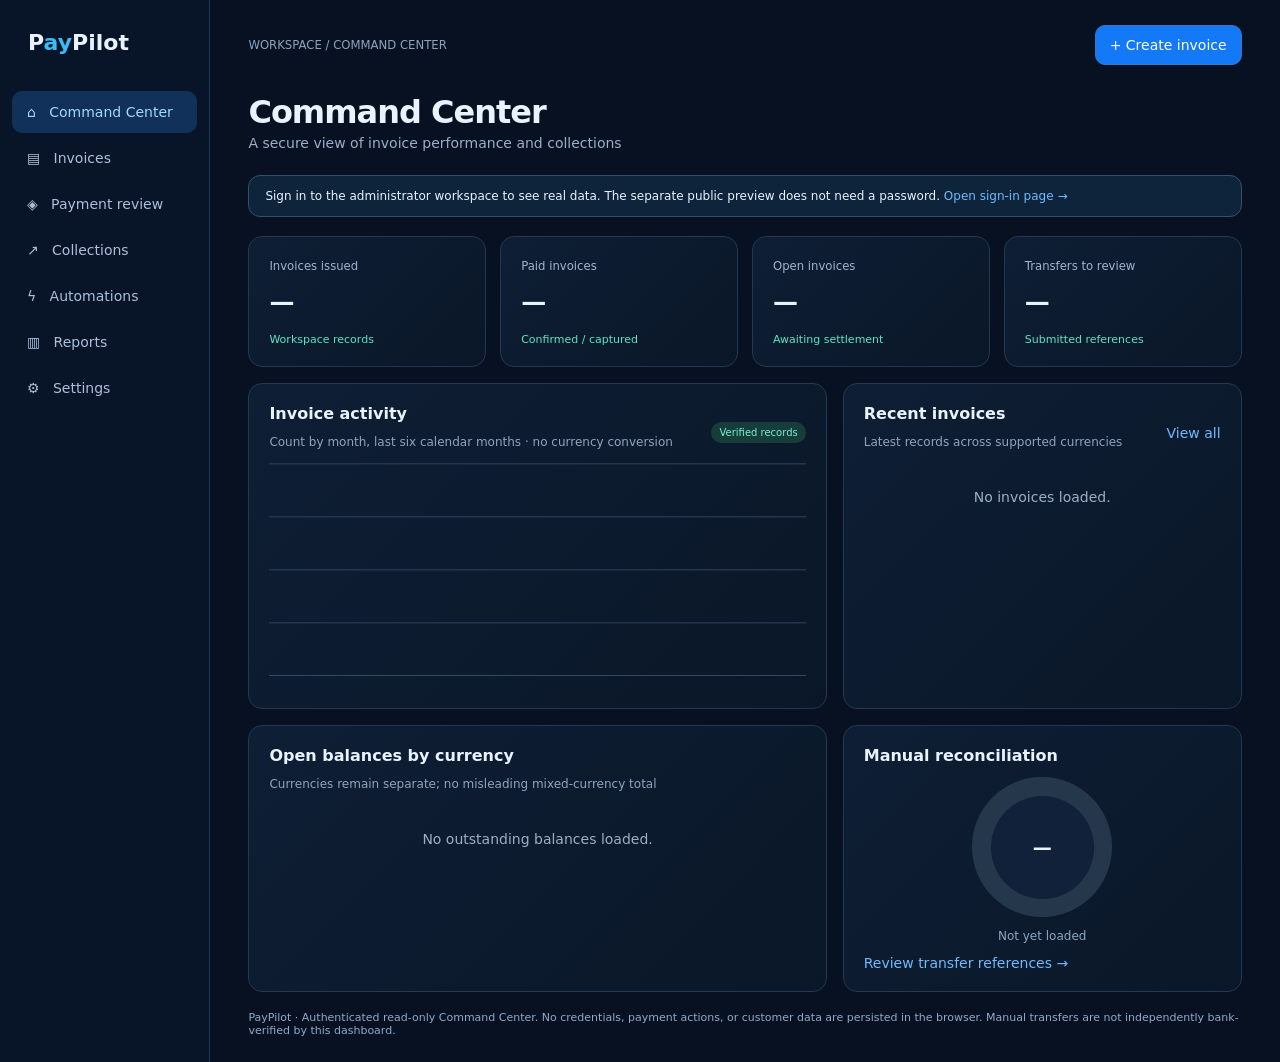
==== paypilot-ai/paypilot-ai/app/static/command-center.html @ 45ac078c "Add authenticated read-only Command Center using existing workspace snapshot" ====
<!doctype html><html lang="en"><head><meta charset="utf-8"><meta name="viewport" content="width=device-width,initial-scale=1"><title>PayPilot | Command Center</title><style>
:root{font:14px Inter,system-ui,-apple-system,"Segoe UI",sans-serif;color:#e9f2ff;background:#071121}*{box-sizing:border-box}body{margin:0}a{color:#70baff;text-decoration:none}button,select{font:inherit}.shell{display:grid;grid-template-columns:210px 1fr;min-height:100vh}.rail{background:#081528;border-right:1px solid #243650;padding:22px 12px}.brand{font-size:22px;font-weight:800;padding:8px 16px 32px}.brand span{color:#3bbbf3}.rail a{display:block;color:#acbfd9;padding:13px 15px;border-radius:10px;margin:4px 0}.rail a.active,.rail a:hover{background:#11305a;color:#a2d9ff}.main{padding:25px clamp(17px,3vw,44px)}.top{display:flex;justify-content:space-between;gap:15px;align-items:center}.top small{color:#8ca3bf}.btn{border:1px solid #3978c9;padding:11px 14px;background:#1379f6;color:white;border-radius:10px;cursor:pointer}.btn:focus-visible,a:focus-visible,select:focus-visible{outline:3px solid #9ce9d9;outline-offset:3px}h1{font-size:32px;letter-spacing:-1px;margin:28px 0 4px}.sub{color:#9aafcb;margin:0 0 24px}.state{border:1px solid #36506b;background:#0e243b;padding:13px 16px;border-radius:12px;margin-bottom:19px;font-size:12px}.kpis{display:grid;grid-template-columns:repeat(4,minmax(0,1fr));gap:14px}.panel{background:linear-gradient(135deg,#0e1e34,#0a1728);border:1px solid #223853;border-radius:14px;padding:20px}.kpis small{color:#a0b5d0}.kpis strong{display:block;margin:14px 0;font-size:25px;letter-spacing:-1px}.hint{color:#59e6c2;font-size:11px}.cols{display:grid;grid-template-columns:minmax(0,1.45fr) minmax(280px,1fr);gap:16px;margin-top:16px}.section-head{display:flex;justify-content:space-between;align-items:center;gap:10px}h2{font-size:16px;margin:0 0 12px}.muted{color:#90a5bd;font-size:12px}.bars{height:215px;display:flex;align-items:end;gap:12px;border-bottom:1px solid #344961;background:repeating-linear-gradient(to top,transparent 0 51px,#24344b 52px 53px);padding:10px}.bar{flex:1;min-height:4px;border-radius:6px 6px 0 0;background:linear-gradient(#41def0,#1b559b)}.labels{display:flex;justify-content:space-around;font-size:11px;color:#93a8c2;margin-top:12px}.item{display:flex;align-items:center;gap:12px;padding:12px 0;border-bottom:1px solid #24334b}.item:last-child{border:0}.item b{font-size:12px}.item .amount{margin-left:auto;white-space:nowrap;font-weight:700}.status{border-radius:20px;padding:5px 8px;font-size:10px;background:#173d3b;color:#77efd1}.status.review{background:#42351b;color:#f7cd74}.empty{padding:28px 4px;color:#9eafc3;text-align:center}.donut{height:140px;width:140px;margin:12px auto;border-radius:50%;background:conic-gradient(#50e5c4 var(--pct),#25374b 0);display:grid;place-items:center}.donut:after{content:attr(data-label);width:103px;height:103px;border-radius:50%;background:#102139;display:grid;place-items:center;font-size:19px;font-weight:800}.foot{margin-top:19px;color:#91aac9;font-size:11px}.visually-hidden{position:absolute;width:1px;height:1px;overflow:hidden;clip:rect(0,0,0,0)}@media(max-width:1100px){.kpis{grid-template-columns:repeat(2,1fr)}.cols{grid-template-columns:1fr}}@media(max-width:670px){.shell{grid-template-columns:1fr}.rail{display:flex;overflow:auto;align-items:center;padding:5px}.brand{padding:5px 12px;font-size:18px}.rail a{white-space:nowrap;padding:9px}.main{padding:15px}.kpis{gap:9px}.panel{padding:14px}.kpis strong{font-size:21px}}
</style></head><body><div class="shell"><nav class="rail" aria-label="Primary navigation"><div class="brand">P<span>ay</span>Pilot</div><a href="/static/command-center.html" class="active" aria-current="page">⌂ &nbsp; Command Center</a><a href="/#workspace/invoices">▤ &nbsp; Invoices</a><a href="/#workspace/review">◈ &nbsp; Payment review</a><a href="/#workspace/collections">↗ &nbsp; Collections</a><a href="/#workspace/automations">ϟ &nbsp; Automations</a><a href="/#workspace/reports">▥ &nbsp; Reports</a><a href="/#workspace/settings">⚙ &nbsp; Settings</a></nav><main class="main"><div class="top"><small>WORKSPACE / COMMAND CENTER</small><a class="btn" href="/#workspace/create">+ Create invoice</a></div><h1>Command Center</h1><p class="sub">A secure view of invoice performance and collections</p><div class="state" id="state" role="status" aria-live="polite">Connecting to your authenticated PayPilot workspace…</div><div class="kpis"><section class="panel"><small>Invoices issued</small><strong id="invoiceCount">—</strong><span class="hint">Workspace records</span></section><section class="panel"><small>Paid invoices</small><strong id="paidCount">—</strong><span class="hint">Confirmed / captured</span></section><section class="panel"><small>Open invoices</small><strong id="openCount">—</strong><span class="hint">Awaiting settlement</span></section><section class="panel"><small>Transfers to review</small><strong id="reviewCount">—</strong><span class="hint">Submitted references</span></section></div><div class="cols"><section class="panel"><div class="section-head"><div><h2>Invoice activity</h2><p class="muted">Count by month, last six calendar months · no currency conversion</p></div><span class="status">Verified records</span></div><div class="bars" id="bars" role="img" aria-label="Invoice counts for the last six months"></div><div class="labels" id="barLabels"></div></section><section class="panel"><div class="section-head"><div><h2>Recent invoices</h2><p class="muted">Latest records across supported currencies</p></div><a href="/#workspace/invoices">View all</a></div><div id="recent" class="empty">No invoices loaded.</div></section></div><div class="cols"><section class="panel"><h2>Open balances by currency</h2><p class="muted">Currencies remain separate; no misleading mixed-currency total</p><div id="balances" class="empty">No outstanding balances loaded.</div></section><section class="panel"><h2>Manual reconciliation</h2><div class="donut" id="donut" style="--pct:0%" data-label="—" role="img" aria-label="Confirmed transfer references"></div><p class="muted" id="reconText" style="text-align:center">Not yet loaded</p><a href="/#workspace/review">Review transfer references →</a></section></div><div class="foot">PayPilot · Authenticated read-only Command Center. No credentials, payment actions, or customer data are persisted in the browser. Manual transfers are not independently bank-verified by this dashboard.</div></main></div><script>
'use strict';const $=id=>document.getElementById(id);const money=(v,c)=>{try{return new Intl.NumberFormat(undefined,{style:'currency',currency:c,maximumFractionDigits:2}).format(Number(v))}catch{return String(v)+' '+String(c)}};const date=d=>{const x=new Date(Number(d)*1000);return Number.isFinite(x.getTime())?x:null};const add=(node,tag,text,cls)=>{let el=document.createElement(tag);el.textContent=text;if(cls)el.className=cls;node.append(el);return el};
async function start(){try{const auth=await fetch('/api/auth/me',{credentials:'same-origin',cache:'no-store'});if(!auth.ok){$('state').textContent='Sign in to the administrator workspace to see real data. The separate public preview does not need a password.';add($('state'),'a',' Open sign-in page →').href='/';return}const user=await auth.json();if(user.role!=='admin')throw Error('Administrator access required.');const response=await fetch('/api/workspace/snapshot',{credentials:'same-origin',cache:'no-store'});if(!response.ok)throw Error('Unable to load workspace snapshot ('+response.status+').');const s=await response.json();const inv=s.invoices||[],reports=s.reports||[];const paid=inv.filter(p=>p.status==='CAPTURED');$('invoiceCount').textContent=inv.length.toLocaleString();$('paidCount').textContent=paid.length.toLocaleString();$('openCount').textContent=(inv.length-paid.length).toLocaleString();const reviewing=reports.filter(r=>r.status==='SUBMITTED');$('reviewCount').textContent=reviewing.length.toLocaleString();const meta=new Map((s.metadata||[]).map(m=>[m.payment_id,m]));const doc=new Map((s.invoice_documents||[]).map(d=>[d.payment_id,d.invoice_number]));const now=new Date();const keys=[];for(let n=5;n>=0;n--){const d=new Date(Date.UTC(now.getUTCFullYear(),now.getUTCMonth()-n,1));keys.push(d.toISOString().slice(0,7))}const counts=keys.map(k=>inv.filter(p=>date(p.created_at)?.toISOString().slice(0,7)===k).length);const max=Math.max(...counts,1);const bars=$('bars');bars.replaceChildren();const labels=$('barLabels');labels.replaceChildren();counts.forEach((v,i)=>{const b=add(bars,'div','','bar');b.style.height=(v?Math.max(8,100*v/max):2)+'%';b.title=keys[i]+': '+v+' invoices';b.setAttribute('aria-label',b.title);add(labels,'span',keys[i].slice(5))});const list=$('recent');list.replaceChildren();inv.slice(0,6).forEach(p=>{const row=add(list,'div','','item');const a=add(row,'div','','');add(a,'b',meta.get(p.id)?.customer_name||p.recipient_email||'Customer');add(a,'div',doc.get(p.id)||('Invoice '+String(p.id).slice(0,8)),'muted');add(row,'div',money(p.amount,p.currency),'amount');add(row,'span',p.status==='CAPTURED'?'Paid':'Open',p.status==='CAPTURED'?'status':'status review')});if(!inv.length)add(list,'p','No invoices in this workspace yet.','muted');const totals=new Map();inv.forEach(p=>{if(p.status==='CAPTURED')return;const cur=p.currency||'USD';totals.set(cur,(totals.get(cur)||0)+Number(p.balance_due??p.amount??0))});const box=$('balances');box.replaceChildren();for(const [cur,val] of [...totals].sort((a,b)=>a[0].localeCompare(b[0]))){const row=add(box,'div','','item');add(row,'b',cur);add(row,'div',money(val,cur),'amount')}if(!totals.size)add(box,'p','No open balances.','muted');const settled=reports.filter(r=>r.status==='APPROVED'||r.status==='CLOSED').length;const percent=reports.length?Math.round(settled/reports.length*100):0;const donut=$('donut');donut.style.setProperty('--pct',percent+'%');donut.dataset.label=reports.length?percent+'%':'N/A';donut.setAttribute('aria-label',settled+' completed of '+reports.length+' transfer reference reports');$('reconText').textContent=reports.length?settled+' of '+reports.length+' references completed. '+reviewing.length+' awaiting review.':'No manual transfer references submitted.';$('state').textContent='Live workspace data loaded. Payment status is drawn from stored records; transfer verification remains a human-controlled process.'}catch(e){$('state').textContent='Unable to load Command Center: '+e.message}}
start();
</script></body></html>
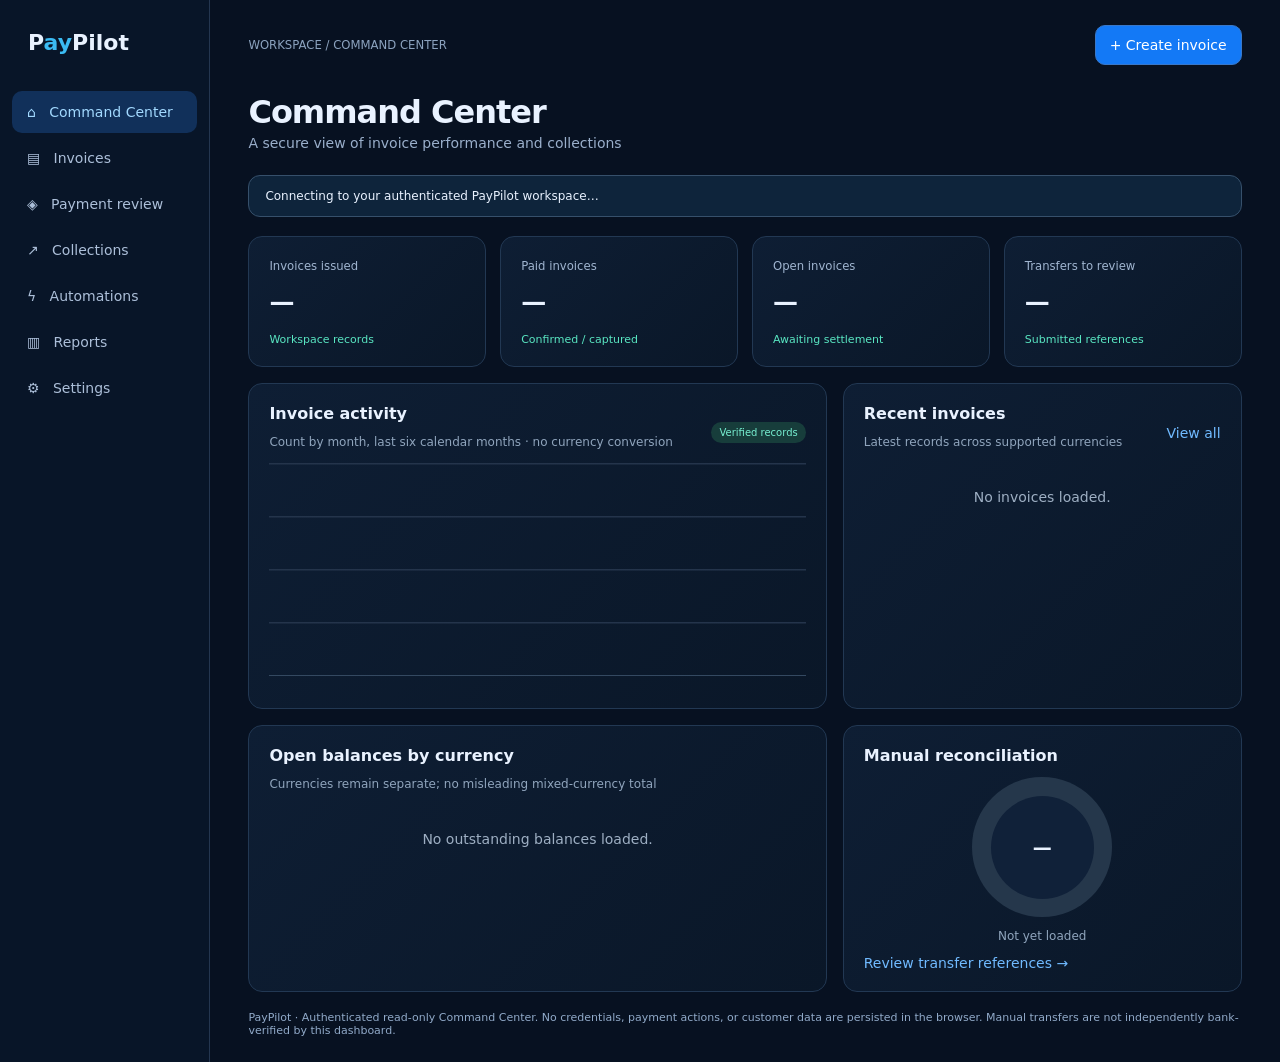
==== commit 950d5465: "Comply with script-src self content security policy" ====
--- a/paypilot-ai/paypilot-ai/app/static/command-center.html
+++ b/paypilot-ai/paypilot-ai/app/static/command-center.html
@@ -1,7 +1,3 @@
 <!doctype html><html lang="en"><head><meta charset="utf-8"><meta name="viewport" content="width=device-width,initial-scale=1"><title>PayPilot | Command Center</title><style>
 :root{font:14px Inter,system-ui,-apple-system,"Segoe UI",sans-serif;color:#e9f2ff;background:#071121}*{box-sizing:border-box}body{margin:0}a{color:#70baff;text-decoration:none}button,select{font:inherit}.shell{display:grid;grid-template-columns:210px 1fr;min-height:100vh}.rail{background:#081528;border-right:1px solid #243650;padding:22px 12px}.brand{font-size:22px;font-weight:800;padding:8px 16px 32px}.brand span{color:#3bbbf3}.rail a{display:block;color:#acbfd9;padding:13px 15px;border-radius:10px;margin:4px 0}.rail a.active,.rail a:hover{background:#11305a;color:#a2d9ff}.main{padding:25px clamp(17px,3vw,44px)}.top{display:flex;justify-content:space-between;gap:15px;align-items:center}.top small{color:#8ca3bf}.btn{border:1px solid #3978c9;padding:11px 14px;background:#1379f6;color:white;border-radius:10px;cursor:pointer}.btn:focus-visible,a:focus-visible,select:focus-visible{outline:3px solid #9ce9d9;outline-offset:3px}h1{font-size:32px;letter-spacing:-1px;margin:28px 0 4px}.sub{color:#9aafcb;margin:0 0 24px}.state{border:1px solid #36506b;background:#0e243b;padding:13px 16px;border-radius:12px;margin-bottom:19px;font-size:12px}.kpis{display:grid;grid-template-columns:repeat(4,minmax(0,1fr));gap:14px}.panel{background:linear-gradient(135deg,#0e1e34,#0a1728);border:1px solid #223853;border-radius:14px;padding:20px}.kpis small{color:#a0b5d0}.kpis strong{display:block;margin:14px 0;font-size:25px;letter-spacing:-1px}.hint{color:#59e6c2;font-size:11px}.cols{display:grid;grid-template-columns:minmax(0,1.45fr) minmax(280px,1fr);gap:16px;margin-top:16px}.section-head{display:flex;justify-content:space-between;align-items:center;gap:10px}h2{font-size:16px;margin:0 0 12px}.muted{color:#90a5bd;font-size:12px}.bars{height:215px;display:flex;align-items:end;gap:12px;border-bottom:1px solid #344961;background:repeating-linear-gradient(to top,transparent 0 51px,#24344b 52px 53px);padding:10px}.bar{flex:1;min-height:4px;border-radius:6px 6px 0 0;background:linear-gradient(#41def0,#1b559b)}.labels{display:flex;justify-content:space-around;font-size:11px;color:#93a8c2;margin-top:12px}.item{display:flex;align-items:center;gap:12px;padding:12px 0;border-bottom:1px solid #24334b}.item:last-child{border:0}.item b{font-size:12px}.item .amount{margin-left:auto;white-space:nowrap;font-weight:700}.status{border-radius:20px;padding:5px 8px;font-size:10px;background:#173d3b;color:#77efd1}.status.review{background:#42351b;color:#f7cd74}.empty{padding:28px 4px;color:#9eafc3;text-align:center}.donut{height:140px;width:140px;margin:12px auto;border-radius:50%;background:conic-gradient(#50e5c4 var(--pct),#25374b 0);display:grid;place-items:center}.donut:after{content:attr(data-label);width:103px;height:103px;border-radius:50%;background:#102139;display:grid;place-items:center;font-size:19px;font-weight:800}.foot{margin-top:19px;color:#91aac9;font-size:11px}.visually-hidden{position:absolute;width:1px;height:1px;overflow:hidden;clip:rect(0,0,0,0)}@media(max-width:1100px){.kpis{grid-template-columns:repeat(2,1fr)}.cols{grid-template-columns:1fr}}@media(max-width:670px){.shell{grid-template-columns:1fr}.rail{display:flex;overflow:auto;align-items:center;padding:5px}.brand{padding:5px 12px;font-size:18px}.rail a{white-space:nowrap;padding:9px}.main{padding:15px}.kpis{gap:9px}.panel{padding:14px}.kpis strong{font-size:21px}}
-</style></head><body><div class="shell"><nav class="rail" aria-label="Primary navigation"><div class="brand">P<span>ay</span>Pilot</div><a href="/static/command-center.html" class="active" aria-current="page">⌂ &nbsp; Command Center</a><a href="/#workspace/invoices">▤ &nbsp; Invoices</a><a href="/#workspace/review">◈ &nbsp; Payment review</a><a href="/#workspace/collections">↗ &nbsp; Collections</a><a href="/#workspace/automations">ϟ &nbsp; Automations</a><a href="/#workspace/reports">▥ &nbsp; Reports</a><a href="/#workspace/settings">⚙ &nbsp; Settings</a></nav><main class="main"><div class="top"><small>WORKSPACE / COMMAND CENTER</small><a class="btn" href="/#workspace/create">+ Create invoice</a></div><h1>Command Center</h1><p class="sub">A secure view of invoice performance and collections</p><div class="state" id="state" role="status" aria-live="polite">Connecting to your authenticated PayPilot workspace…</div><div class="kpis"><section class="panel"><small>Invoices issued</small><strong id="invoiceCount">—</strong><span class="hint">Workspace records</span></section><section class="panel"><small>Paid invoices</small><strong id="paidCount">—</strong><span class="hint">Confirmed / captured</span></section><section class="panel"><small>Open invoices</small><strong id="openCount">—</strong><span class="hint">Awaiting settlement</span></section><section class="panel"><small>Transfers to review</small><strong id="reviewCount">—</strong><span class="hint">Submitted references</span></section></div><div class="cols"><section class="panel"><div class="section-head"><div><h2>Invoice activity</h2><p class="muted">Count by month, last six calendar months · no currency conversion</p></div><span class="status">Verified records</span></div><div class="bars" id="bars" role="img" aria-label="Invoice counts for the last six months"></div><div class="labels" id="barLabels"></div></section><section class="panel"><div class="section-head"><div><h2>Recent invoices</h2><p class="muted">Latest records across supported currencies</p></div><a href="/#workspace/invoices">View all</a></div><div id="recent" class="empty">No invoices loaded.</div></section></div><div class="cols"><section class="panel"><h2>Open balances by currency</h2><p class="muted">Currencies remain separate; no misleading mixed-currency total</p><div id="balances" class="empty">No outstanding balances loaded.</div></section><section class="panel"><h2>Manual reconciliation</h2><div class="donut" id="donut" style="--pct:0%" data-label="—" role="img" aria-label="Confirmed transfer references"></div><p class="muted" id="reconText" style="text-align:center">Not yet loaded</p><a href="/#workspace/review">Review transfer references →</a></section></div><div class="foot">PayPilot · Authenticated read-only Command Center. No credentials, payment actions, or customer data are persisted in the browser. Manual transfers are not independently bank-verified by this dashboard.</div></main></div><script>
-'use strict';const $=id=>document.getElementById(id);const money=(v,c)=>{try{return new Intl.NumberFormat(undefined,{style:'currency',currency:c,maximumFractionDigits:2}).format(Number(v))}catch{return String(v)+' '+String(c)}};const date=d=>{const x=new Date(Number(d)*1000);return Number.isFinite(x.getTime())?x:null};const add=(node,tag,text,cls)=>{let el=document.createElement(tag);el.textContent=text;if(cls)el.className=cls;node.append(el);return el};
-async function start(){try{const auth=await fetch('/api/auth/me',{credentials:'same-origin',cache:'no-store'});if(!auth.ok){$('state').textContent='Sign in to the administrator workspace to see real data. The separate public preview does not need a password.';add($('state'),'a',' Open sign-in page →').href='/';return}const user=await auth.json();if(user.role!=='admin')throw Error('Administrator access required.');const response=await fetch('/api/workspace/snapshot',{credentials:'same-origin',cache:'no-store'});if(!response.ok)throw Error('Unable to load workspace snapshot ('+response.status+').');const s=await response.json();const inv=s.invoices||[],reports=s.reports||[];const paid=inv.filter(p=>p.status==='CAPTURED');$('invoiceCount').textContent=inv.length.toLocaleString();$('paidCount').textContent=paid.length.toLocaleString();$('openCount').textContent=(inv.length-paid.length).toLocaleString();const reviewing=reports.filter(r=>r.status==='SUBMITTED');$('reviewCount').textContent=reviewing.length.toLocaleString();const meta=new Map((s.metadata||[]).map(m=>[m.payment_id,m]));const doc=new Map((s.invoice_documents||[]).map(d=>[d.payment_id,d.invoice_number]));const now=new Date();const keys=[];for(let n=5;n>=0;n--){const d=new Date(Date.UTC(now.getUTCFullYear(),now.getUTCMonth()-n,1));keys.push(d.toISOString().slice(0,7))}const counts=keys.map(k=>inv.filter(p=>date(p.created_at)?.toISOString().slice(0,7)===k).length);const max=Math.max(...counts,1);const bars=$('bars');bars.replaceChildren();const labels=$('barLabels');labels.replaceChildren();counts.forEach((v,i)=>{const b=add(bars,'div','','bar');b.style.height=(v?Math.max(8,100*v/max):2)+'%';b.title=keys[i]+': '+v+' invoices';b.setAttribute('aria-label',b.title);add(labels,'span',keys[i].slice(5))});const list=$('recent');list.replaceChildren();inv.slice(0,6).forEach(p=>{const row=add(list,'div','','item');const a=add(row,'div','','');add(a,'b',meta.get(p.id)?.customer_name||p.recipient_email||'Customer');add(a,'div',doc.get(p.id)||('Invoice '+String(p.id).slice(0,8)),'muted');add(row,'div',money(p.amount,p.currency),'amount');add(row,'span',p.status==='CAPTURED'?'Paid':'Open',p.status==='CAPTURED'?'status':'status review')});if(!inv.length)add(list,'p','No invoices in this workspace yet.','muted');const totals=new Map();inv.forEach(p=>{if(p.status==='CAPTURED')return;const cur=p.currency||'USD';totals.set(cur,(totals.get(cur)||0)+Number(p.balance_due??p.amount??0))});const box=$('balances');box.replaceChildren();for(const [cur,val] of [...totals].sort((a,b)=>a[0].localeCompare(b[0]))){const row=add(box,'div','','item');add(row,'b',cur);add(row,'div',money(val,cur),'amount')}if(!totals.size)add(box,'p','No open balances.','muted');const settled=reports.filter(r=>r.status==='APPROVED'||r.status==='CLOSED').length;const percent=reports.length?Math.round(settled/reports.length*100):0;const donut=$('donut');donut.style.setProperty('--pct',percent+'%');donut.dataset.label=reports.length?percent+'%':'N/A';donut.setAttribute('aria-label',settled+' completed of '+reports.length+' transfer reference reports');$('reconText').textContent=reports.length?settled+' of '+reports.length+' references completed. '+reviewing.length+' awaiting review.':'No manual transfer references submitted.';$('state').textContent='Live workspace data loaded. Payment status is drawn from stored records; transfer verification remains a human-controlled process.'}catch(e){$('state').textContent='Unable to load Command Center: '+e.message}}
-start();
-</script></body></html>+</style></head><body><div class="shell"><nav class="rail" aria-label="Primary navigation"><div class="brand">P<span>ay</span>Pilot</div><a href="/static/command-center.html" class="active" aria-current="page">⌂ &nbsp; Command Center</a><a href="/#workspace/invoices">▤ &nbsp; Invoices</a><a href="/#workspace/review">◈ &nbsp; Payment review</a><a href="/#workspace/collections">↗ &nbsp; Collections</a><a href="/#workspace/automations">ϟ &nbsp; Automations</a><a href="/#workspace/reports">▥ &nbsp; Reports</a><a href="/#workspace/settings">⚙ &nbsp; Settings</a></nav><main class="main"><div class="top"><small>WORKSPACE / COMMAND CENTER</small><a class="btn" href="/#workspace/create">+ Create invoice</a></div><h1>Command Center</h1><p class="sub">A secure view of invoice performance and collections</p><div class="state" id="state" role="status" aria-live="polite">Connecting to your authenticated PayPilot workspace…</div><div class="kpis"><section class="panel"><small>Invoices issued</small><strong id="invoiceCount">—</strong><span class="hint">Workspace records</span></section><section class="panel"><small>Paid invoices</small><strong id="paidCount">—</strong><span class="hint">Confirmed / captured</span></section><section class="panel"><small>Open invoices</small><strong id="openCount">—</strong><span class="hint">Awaiting settlement</span></section><section class="panel"><small>Transfers to review</small><strong id="reviewCount">—</strong><span class="hint">Submitted references</span></section></div><div class="cols"><section class="panel"><div class="section-head"><div><h2>Invoice activity</h2><p class="muted">Count by month, last six calendar months · no currency conversion</p></div><span class="status">Verified records</span></div><div class="bars" id="bars" role="img" aria-label="Invoice counts for the last six months"></div><div class="labels" id="barLabels"></div></section><section class="panel"><div class="section-head"><div><h2>Recent invoices</h2><p class="muted">Latest records across supported currencies</p></div><a href="/#workspace/invoices">View all</a></div><div id="recent" class="empty">No invoices loaded.</div></section></div><div class="cols"><section class="panel"><h2>Open balances by currency</h2><p class="muted">Currencies remain separate; no misleading mixed-currency total</p><div id="balances" class="empty">No outstanding balances loaded.</div></section><section class="panel"><h2>Manual reconciliation</h2><div class="donut" id="donut" style="--pct:0%" data-label="—" role="img" aria-label="Confirmed transfer references"></div><p class="muted" id="reconText" style="text-align:center">Not yet loaded</p><a href="/#workspace/review">Review transfer references →</a></section></div><div class="foot">PayPilot · Authenticated read-only Command Center. No credentials, payment actions, or customer data are persisted in the browser. Manual transfers are not independently bank-verified by this dashboard.</div></main></div><script src="/static/command-center.js" defer></script></body></html>
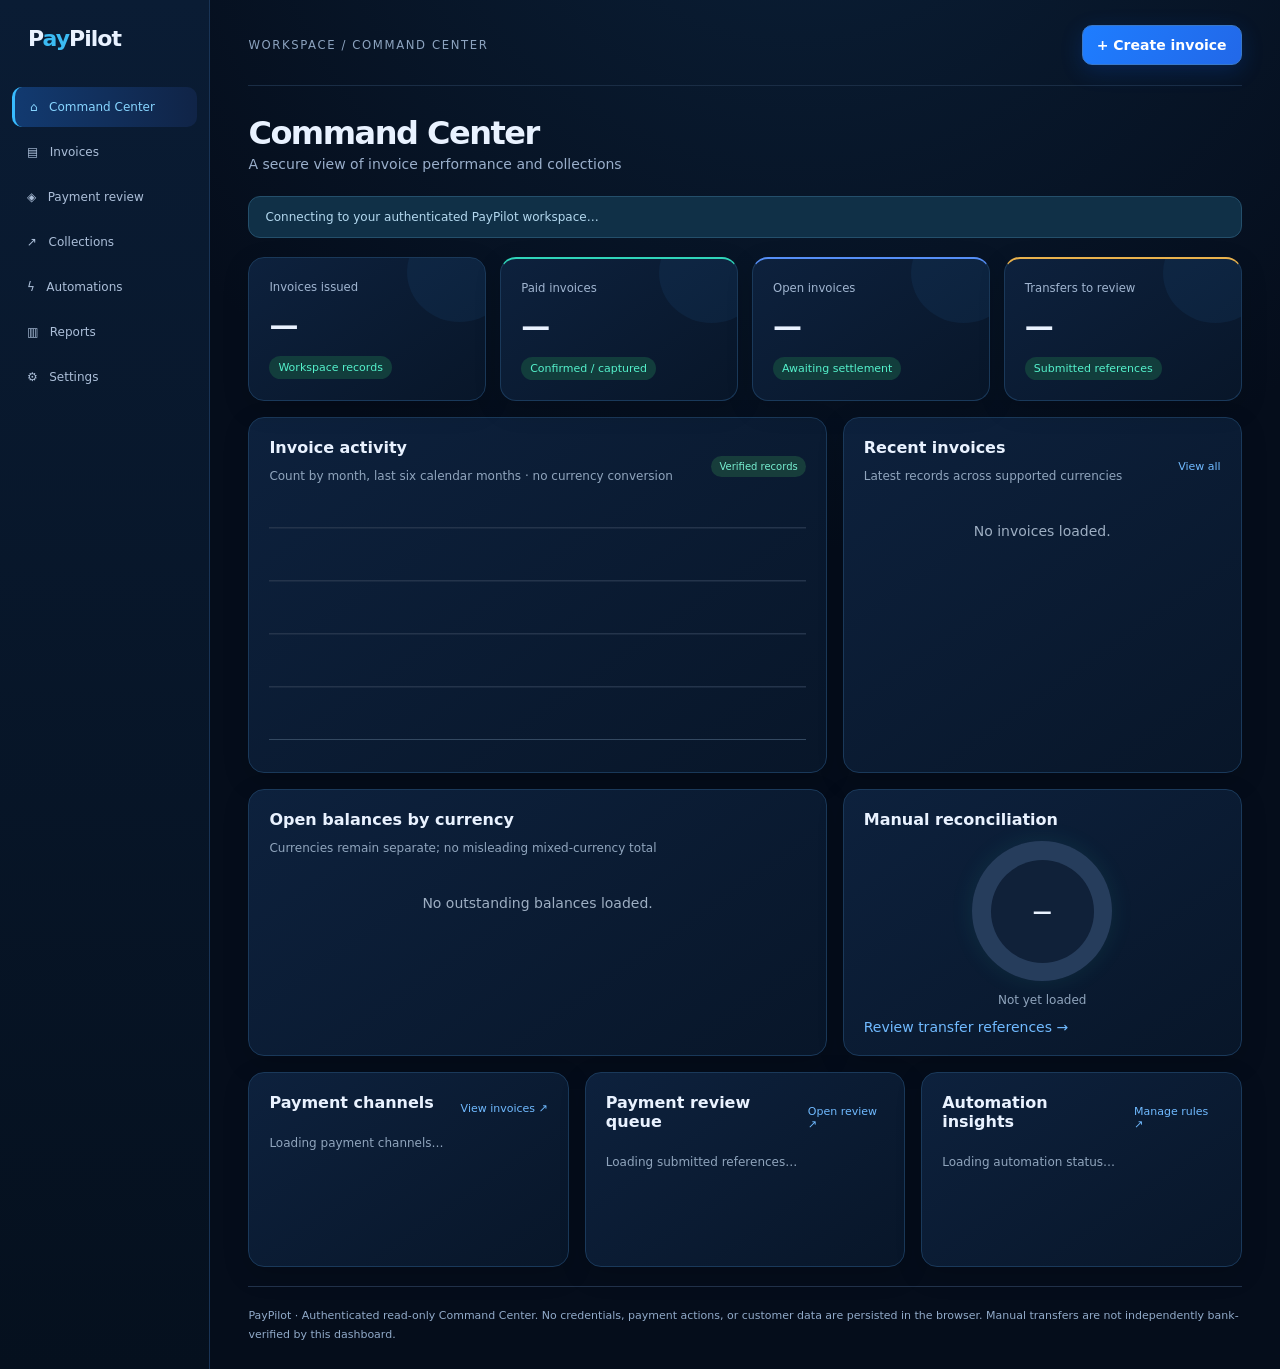
==== commit 1679ed24: "Polish authenticated Command Center with premium fintech styling and operational panels" ====
--- a/paypilot-ai/paypilot-ai/app/static/command-center.html
+++ b/paypilot-ai/paypilot-ai/app/static/command-center.html
@@ -1,3 +1,6 @@
 <!doctype html><html lang="en"><head><meta charset="utf-8"><meta name="viewport" content="width=device-width,initial-scale=1"><title>PayPilot | Command Center</title><style>
 :root{font:14px Inter,system-ui,-apple-system,"Segoe UI",sans-serif;color:#e9f2ff;background:#071121}*{box-sizing:border-box}body{margin:0}a{color:#70baff;text-decoration:none}button,select{font:inherit}.shell{display:grid;grid-template-columns:210px 1fr;min-height:100vh}.rail{background:#081528;border-right:1px solid #243650;padding:22px 12px}.brand{font-size:22px;font-weight:800;padding:8px 16px 32px}.brand span{color:#3bbbf3}.rail a{display:block;color:#acbfd9;padding:13px 15px;border-radius:10px;margin:4px 0}.rail a.active,.rail a:hover{background:#11305a;color:#a2d9ff}.main{padding:25px clamp(17px,3vw,44px)}.top{display:flex;justify-content:space-between;gap:15px;align-items:center}.top small{color:#8ca3bf}.btn{border:1px solid #3978c9;padding:11px 14px;background:#1379f6;color:white;border-radius:10px;cursor:pointer}.btn:focus-visible,a:focus-visible,select:focus-visible{outline:3px solid #9ce9d9;outline-offset:3px}h1{font-size:32px;letter-spacing:-1px;margin:28px 0 4px}.sub{color:#9aafcb;margin:0 0 24px}.state{border:1px solid #36506b;background:#0e243b;padding:13px 16px;border-radius:12px;margin-bottom:19px;font-size:12px}.kpis{display:grid;grid-template-columns:repeat(4,minmax(0,1fr));gap:14px}.panel{background:linear-gradient(135deg,#0e1e34,#0a1728);border:1px solid #223853;border-radius:14px;padding:20px}.kpis small{color:#a0b5d0}.kpis strong{display:block;margin:14px 0;font-size:25px;letter-spacing:-1px}.hint{color:#59e6c2;font-size:11px}.cols{display:grid;grid-template-columns:minmax(0,1.45fr) minmax(280px,1fr);gap:16px;margin-top:16px}.section-head{display:flex;justify-content:space-between;align-items:center;gap:10px}h2{font-size:16px;margin:0 0 12px}.muted{color:#90a5bd;font-size:12px}.bars{height:215px;display:flex;align-items:end;gap:12px;border-bottom:1px solid #344961;background:repeating-linear-gradient(to top,transparent 0 51px,#24344b 52px 53px);padding:10px}.bar{flex:1;min-height:4px;border-radius:6px 6px 0 0;background:linear-gradient(#41def0,#1b559b)}.labels{display:flex;justify-content:space-around;font-size:11px;color:#93a8c2;margin-top:12px}.item{display:flex;align-items:center;gap:12px;padding:12px 0;border-bottom:1px solid #24334b}.item:last-child{border:0}.item b{font-size:12px}.item .amount{margin-left:auto;white-space:nowrap;font-weight:700}.status{border-radius:20px;padding:5px 8px;font-size:10px;background:#173d3b;color:#77efd1}.status.review{background:#42351b;color:#f7cd74}.empty{padding:28px 4px;color:#9eafc3;text-align:center}.donut{height:140px;width:140px;margin:12px auto;border-radius:50%;background:conic-gradient(#50e5c4 var(--pct),#25374b 0);display:grid;place-items:center}.donut:after{content:attr(data-label);width:103px;height:103px;border-radius:50%;background:#102139;display:grid;place-items:center;font-size:19px;font-weight:800}.foot{margin-top:19px;color:#91aac9;font-size:11px}.visually-hidden{position:absolute;width:1px;height:1px;overflow:hidden;clip:rect(0,0,0,0)}@media(max-width:1100px){.kpis{grid-template-columns:repeat(2,1fr)}.cols{grid-template-columns:1fr}}@media(max-width:670px){.shell{grid-template-columns:1fr}.rail{display:flex;overflow:auto;align-items:center;padding:5px}.brand{padding:5px 12px;font-size:18px}.rail a{white-space:nowrap;padding:9px}.main{padding:15px}.kpis{gap:9px}.panel{padding:14px}.kpis strong{font-size:21px}}
-</style></head><body><div class="shell"><nav class="rail" aria-label="Primary navigation"><div class="brand">P<span>ay</span>Pilot</div><a href="/static/command-center.html" class="active" aria-current="page">⌂ &nbsp; Command Center</a><a href="/#workspace/invoices">▤ &nbsp; Invoices</a><a href="/#workspace/review">◈ &nbsp; Payment review</a><a href="/#workspace/collections">↗ &nbsp; Collections</a><a href="/#workspace/automations">ϟ &nbsp; Automations</a><a href="/#workspace/reports">▥ &nbsp; Reports</a><a href="/#workspace/settings">⚙ &nbsp; Settings</a></nav><main class="main"><div class="top"><small>WORKSPACE / COMMAND CENTER</small><a class="btn" href="/#workspace/create">+ Create invoice</a></div><h1>Command Center</h1><p class="sub">A secure view of invoice performance and collections</p><div class="state" id="state" role="status" aria-live="polite">Connecting to your authenticated PayPilot workspace…</div><div class="kpis"><section class="panel"><small>Invoices issued</small><strong id="invoiceCount">—</strong><span class="hint">Workspace records</span></section><section class="panel"><small>Paid invoices</small><strong id="paidCount">—</strong><span class="hint">Confirmed / captured</span></section><section class="panel"><small>Open invoices</small><strong id="openCount">—</strong><span class="hint">Awaiting settlement</span></section><section class="panel"><small>Transfers to review</small><strong id="reviewCount">—</strong><span class="hint">Submitted references</span></section></div><div class="cols"><section class="panel"><div class="section-head"><div><h2>Invoice activity</h2><p class="muted">Count by month, last six calendar months · no currency conversion</p></div><span class="status">Verified records</span></div><div class="bars" id="bars" role="img" aria-label="Invoice counts for the last six months"></div><div class="labels" id="barLabels"></div></section><section class="panel"><div class="section-head"><div><h2>Recent invoices</h2><p class="muted">Latest records across supported currencies</p></div><a href="/#workspace/invoices">View all</a></div><div id="recent" class="empty">No invoices loaded.</div></section></div><div class="cols"><section class="panel"><h2>Open balances by currency</h2><p class="muted">Currencies remain separate; no misleading mixed-currency total</p><div id="balances" class="empty">No outstanding balances loaded.</div></section><section class="panel"><h2>Manual reconciliation</h2><div class="donut" id="donut" style="--pct:0%" data-label="—" role="img" aria-label="Confirmed transfer references"></div><p class="muted" id="reconText" style="text-align:center">Not yet loaded</p><a href="/#workspace/review">Review transfer references →</a></section></div><div class="foot">PayPilot · Authenticated read-only Command Center. No credentials, payment actions, or customer data are persisted in the browser. Manual transfers are not independently bank-verified by this dashboard.</div></main></div><script src="/static/command-center.js" defer></script></body></html>+</style>
+<style>
+:root{color-scheme:dark;--blue:#258bff;--cyan:#5fc9ff;--mint:#31e8c5}body{background:#050d1b}.rail{background:linear-gradient(180deg,#0a1c34,#05101e);border-color:#193456;padding-top:18px}.brand{font-weight:900;letter-spacing:-1px}.rail a{font-size:12px;margin-bottom:5px;transition:background .15s ease}.rail a.active{border-left:3px solid #38bbff;background:linear-gradient(90deg,#123a70,#102447);color:#87d5ff}.main{background:radial-gradient(circle at 55% -17%,#10325488,transparent 46%);max-width:1900px}.top{border-bottom:1px solid #1a2d45;padding-bottom:20px}.top small{letter-spacing:1.6px}.btn{background:linear-gradient(120deg,#1e7dff,#2268e8);font-weight:700;box-shadow:0 6px 22px #0b5eee33}h1{letter-spacing:-1.5px;font-weight:800}.panel{background:linear-gradient(145deg,#0d213d,#081629);border:1px solid #1a395a;border-radius:16px;box-shadow:0 8px 27px #00000025}.kpis .panel{position:relative;overflow:hidden}.kpis .panel:after{content:"";position:absolute;right:-27px;top:-36px;width:105px;height:100px;border-radius:50%;background:#3aa8ff11}.kpis .panel:nth-child(2){border-top:2px solid #30d5ba}.kpis .panel:nth-child(3){border-top:2px solid #568ff7}.kpis .panel:nth-child(4){border-top:2px solid #e9b24d}.kpis strong{font-size:29px}.hint{display:inline-flex;border-radius:20px;padding:5px 9px;background:#123d3c;color:#54f1cb}.state{border-color:#244f6b;background:#103047;border-radius:12px;color:#b3d8ef}.bars{height:245px;gap:15px}.bar{background:linear-gradient(#36c7f7,#173f9a);box-shadow:0 0 13px #228ff833}.bar:hover{filter:brightness(1.3)}.status{display:inline-block;white-space:nowrap}.status.review{color:#f5cc72}.item{min-width:0}.item>div:first-child{min-width:0;overflow-wrap:anywhere}.section-head a{font-size:11px}.donut{background:conic-gradient(#35ecc8 var(--pct),#263d5c 0);box-shadow:0 0 25px #3ae5cc16}.mini-grid{display:grid;grid-template-columns:repeat(3,minmax(0,1fr));gap:16px;margin-top:16px}.mini-grid .panel{min-height:195px}.channel-track{height:8px;margin:12px 0;border-radius:10px;background:#263853;overflow:hidden}.channel-fill{height:100%;border-radius:10px;background:linear-gradient(90deg,#316ee8,#43d8ed)}.micro{font-size:11px;color:#90aac8}.micro strong{color:#dcecff}.queue-badge{font-size:10px;color:#cce9ff;background:#183657;padding:4px 8px;border-radius:10px}.audit-note{margin:12px 0 0;color:#9fb6cf;font-size:12px;line-height:1.7}.foot{border-top:1px solid #22334c;padding-top:20px;line-height:1.7}@media(max-width:1150px){.mini-grid{grid-template-columns:1fr 1fr}}@media(max-width:760px){.mini-grid{grid-template-columns:1fr}.kpis strong{font-size:23px}.rail{position:relative;z-index:2}}
+</style></head><body><div class="shell"><nav class="rail" aria-label="Primary navigation"><div class="brand">P<span>ay</span>Pilot</div><a href="/static/command-center.html" class="active" aria-current="page">⌂ &nbsp; Command Center</a><a href="/#workspace/invoices">▤ &nbsp; Invoices</a><a href="/#workspace/review">◈ &nbsp; Payment review</a><a href="/#workspace/collections">↗ &nbsp; Collections</a><a href="/#workspace/automations">ϟ &nbsp; Automations</a><a href="/#workspace/reports">▥ &nbsp; Reports</a><a href="/#workspace/settings">⚙ &nbsp; Settings</a></nav><main class="main"><div class="top"><small>WORKSPACE / COMMAND CENTER</small><a class="btn" href="/#workspace/create">+ Create invoice</a></div><h1>Command Center</h1><p class="sub">A secure view of invoice performance and collections</p><div class="state" id="state" role="status" aria-live="polite">Connecting to your authenticated PayPilot workspace…</div><div class="kpis"><section class="panel"><small>Invoices issued</small><strong id="invoiceCount">—</strong><span class="hint">Workspace records</span></section><section class="panel"><small>Paid invoices</small><strong id="paidCount">—</strong><span class="hint">Confirmed / captured</span></section><section class="panel"><small>Open invoices</small><strong id="openCount">—</strong><span class="hint">Awaiting settlement</span></section><section class="panel"><small>Transfers to review</small><strong id="reviewCount">—</strong><span class="hint">Submitted references</span></section></div><div class="cols"><section class="panel"><div class="section-head"><div><h2>Invoice activity</h2><p class="muted">Count by month, last six calendar months · no currency conversion</p></div><span class="status">Verified records</span></div><div class="bars" id="bars" role="img" aria-label="Invoice counts for the last six months"></div><div class="labels" id="barLabels"></div></section><section class="panel"><div class="section-head"><div><h2>Recent invoices</h2><p class="muted">Latest records across supported currencies</p></div><a href="/#workspace/invoices">View all</a></div><div id="recent" class="empty">No invoices loaded.</div></section></div><div class="cols"><section class="panel"><h2>Open balances by currency</h2><p class="muted">Currencies remain separate; no misleading mixed-currency total</p><div id="balances" class="empty">No outstanding balances loaded.</div></section><section class="panel"><h2>Manual reconciliation</h2><div class="donut" id="donut" style="--pct:0%" data-label="—" role="img" aria-label="Confirmed transfer references"></div><p class="muted" id="reconText" style="text-align:center">Not yet loaded</p><a href="/#workspace/review">Review transfer references →</a></section></div><div class="mini-grid"><section class="panel"><div class="section-head"><h2>Payment channels</h2><a href="/#workspace/invoices">View invoices ↗</a></div><div id="channels"><p class="muted">Loading payment channels…</p></div></section><section class="panel"><div class="section-head"><h2>Payment review queue</h2><a href="/#workspace/review">Open review ↗</a></div><div id="queue"><p class="muted">Loading submitted references…</p></div></section><section class="panel"><div class="section-head"><h2>Automation insights</h2><a href="/#workspace/automations">Manage rules ↗</a></div><div id="automationInsights"><p class="muted">Loading automation status…</p></div></section></div><div class="foot">PayPilot · Authenticated read-only Command Center. No credentials, payment actions, or customer data are persisted in the browser. Manual transfers are not independently bank-verified by this dashboard.</div></main></div><script src="/static/command-center.js" defer></script></body></html>
